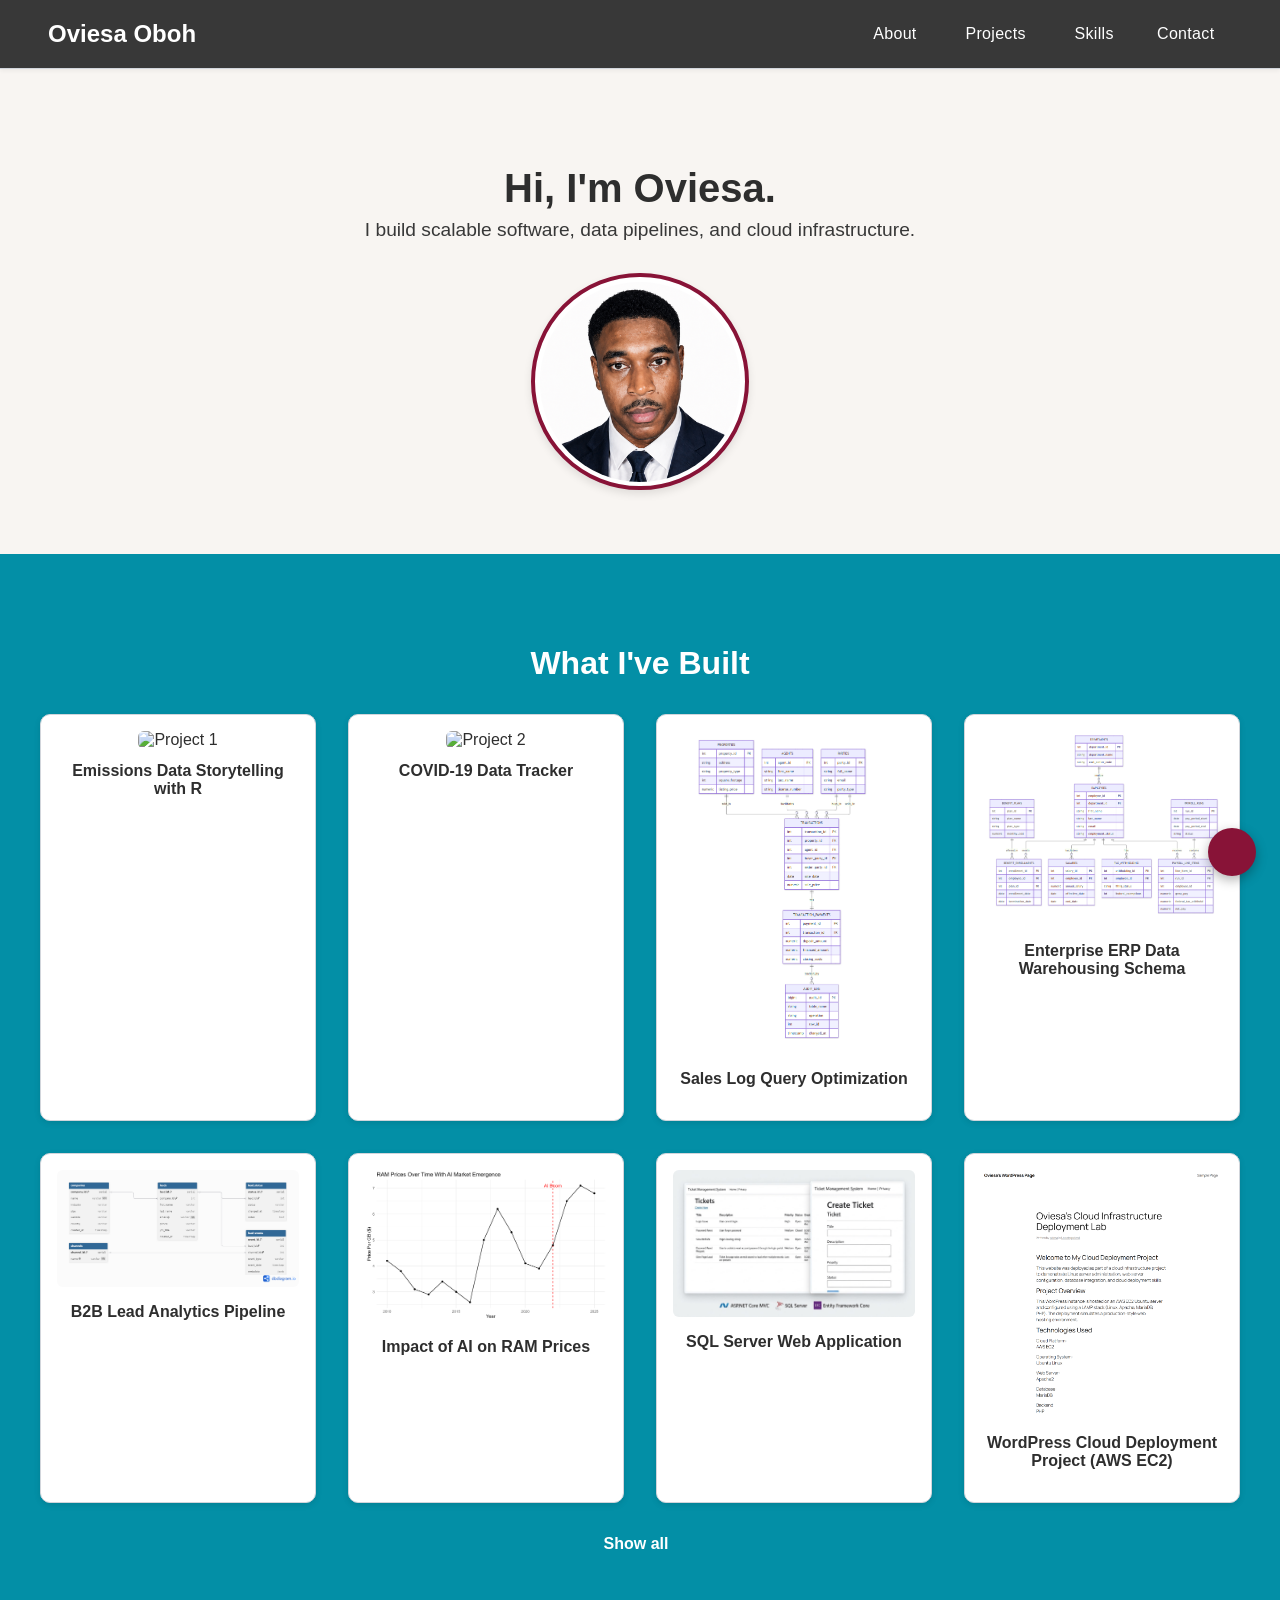
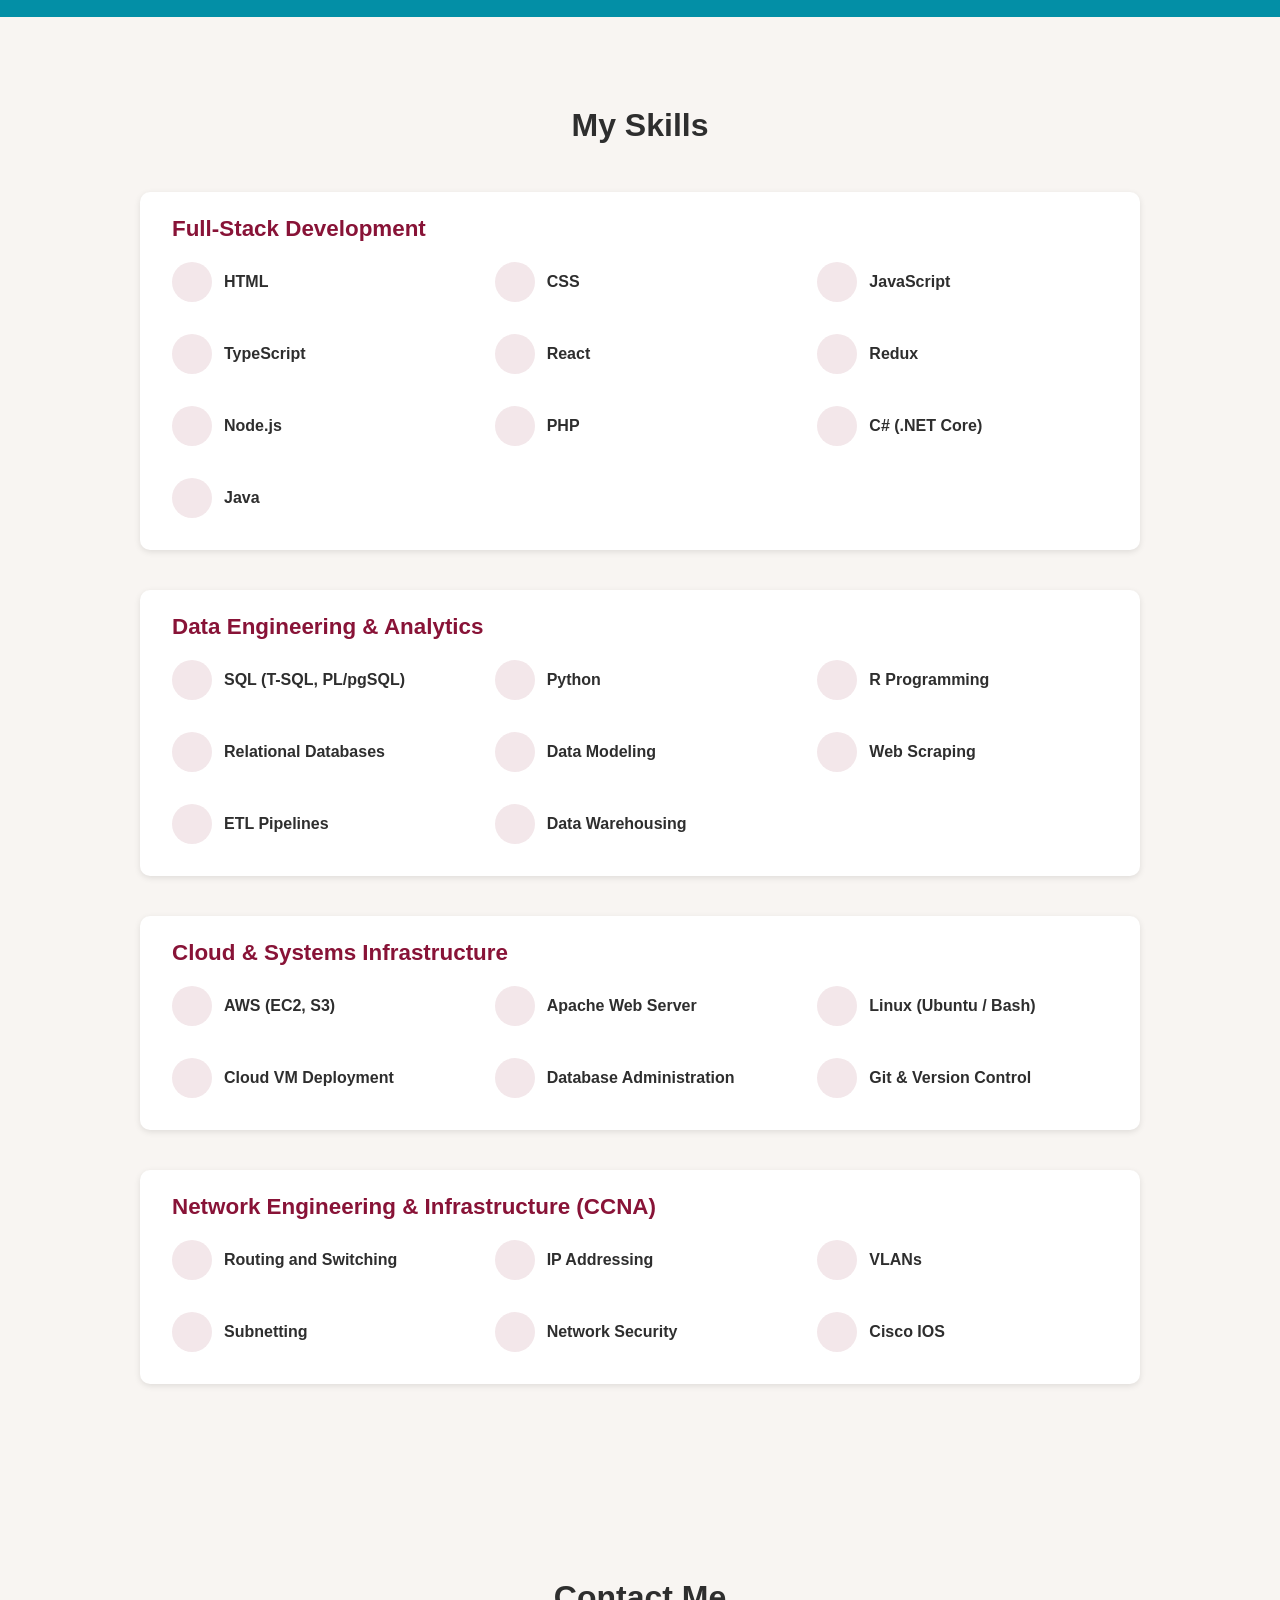
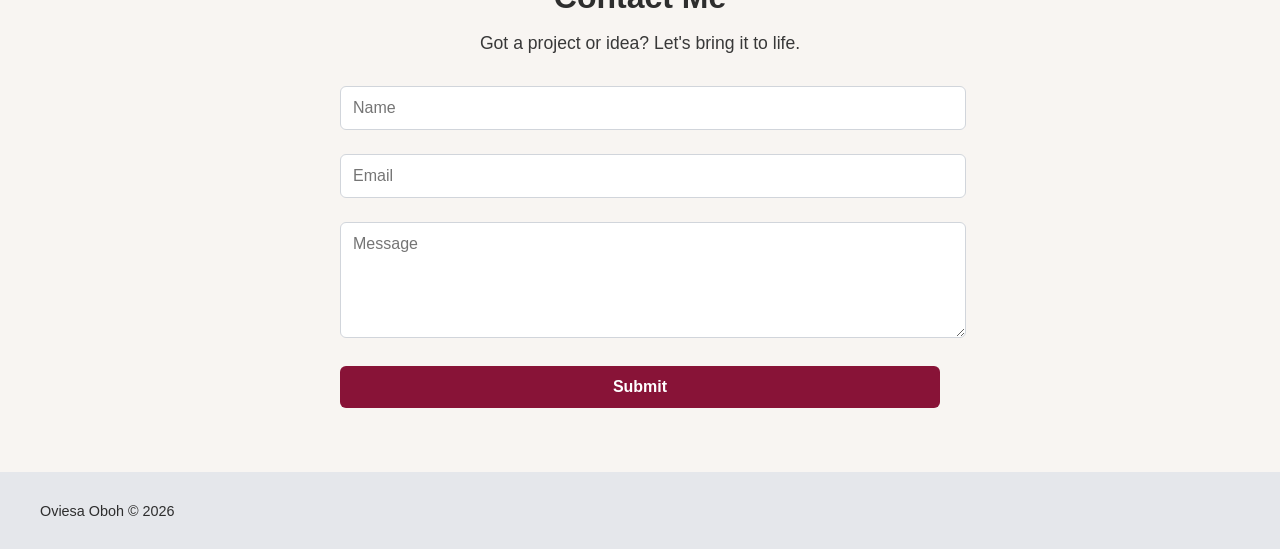
==== index.html @ 302cd808 "Fix HTML encoding issues in index.html" ====
<!DOCTYPE html>
<html lang="en">
<head>
  <meta charset="UTF-8" />
  <meta name="viewport" content="width=device-width, initial-scale=1.0"/>
  <title>Oviesa Oboh</title>
  <link rel="icon" type="image/png" href="images/ovi-blue-red.jpg" />
  <link rel="stylesheet" href="index.css" />
  <script src="https://cdnjs.cloudflare.com/ajax/libs/font-awesome/6.4.2/js/all.min.js"></script>
</head>
<body>
<nav id="navbar">
  <div class="nav-content">
    <div class="logo">
      <a href="#welcome-section" class="logo-text">Oviesa Oboh</a>
    </div>
    <ul class="nav-links">
      <li class="about-dropdown">
        <a href="#" class="about-dropdown-btn">About <i class="fas fa-caret-down"></i></a>
        <ul class="dropdown-content">
          <li><a href="#">Who I Am</a></li>
          <li><a href="#">What I Can Do</a></li>
        </ul>
      </li>
      <li class="about-dropdown">
        <a href="#" class="about-dropdown-btn">Projects <i class="fas fa-caret-down"></i></a>
        <ul class="dropdown-content">
          <li><a href="projects.html">Software</a></li>
          <li><span class="disabled">Hardware <span class="coming-soon">(Coming Soon)</span></span></li>
        </ul>
      </li>
      <li><a href="#skills">Skills</a></li>
      <li><a href="#contact">Contact</a></li>
    </ul>
  </div>
</nav>

  <section id="welcome-section">
    <div class="welcome-content">
      <h1>Hi, I'm Oviesa.</h1>
      <p>I build scalable software, data pipelines, and cloud infrastructure.</p>
      <div class="profile-box">
        <img src="images/Job application profile picture.png" alt="Oviesa Oboh" class="dp">
      </div>
    </div>
  </section>

  <section id="projects">
    <h2 class="projects-header">What I've Built</h2>
    <div class="projects-grid">
      <a href="https://github.com/oviesao/r-data-viz-project" target="_blank" class="project-tile">
        <img src="images/emissions_plot.png" alt="Project 1">
        <p class="project-title">Emissions Data Storytelling with R</p>
      </a>
      <a href="https://github.com/oviesao/covid-19-data-tracker" target="_blank" class="project-tile">
        <img src="images/top_10_confirmed.png" alt="Project 2">
        <p class="project-title">COVID-19 Data Tracker</p>
      </a>
      <a href="https://github.com/oviesa/sales-log-query-optimization" target="_blank" class="project-tile">
        <img src="images/Entity Relationship Diagram.PNG" alt="Project 3">
        <p class="project-title">Sales Log Query Optimization</p>
      </a>
      <a href="https://github.com/oviesa/erp-data-warehousing-schema" target="_blank" class="project-tile">
        <img src="images/erp_entity_relationship_diagram.PNG" alt="Project 4">
        <p class="project-title">Enterprise ERP Data Warehousing Schema</p>
      </a>
      <a href="https://github.com/oviesa/b2b-lead-analytics-pipeline" target="_blank" class="project-tile">
        <img src="images/b2b_lead_pipeline_schema.png" alt="Project 5">
        <p class="project-title">B2B Lead Analytics Pipeline</p>
      </a>
      <a href="https://github.com/oviesa/impact-of-ai-on-ram-prices" target="_blank" class="project-tile">
        <img src="images/ram_price_trend.png" alt="Project 6">
        <p class="project-title">Impact of AI on RAM Prices</p>
      </a>
      <a href="https://github.com/oviesa/sql-server-web-app" target="_blank" class="project-tile">
        <img src="images/crud_display.png" alt="Project 7">
        <p class="project-title">SQL Server Web Application</p>
      </a>
      <a href="" target="_blank" class="project-tile">
        <img src="images/aws_deployment.png" alt="Project 8">
        <p class="project-title">WordPress Cloud Deployment Project (AWS EC2)</p>
      </a>
    </div>
    <a href="projects.html" class="show-all">Show all <i class="fas fa-chevron-right"></i></a>
  </section>

  <section id="skills">
    <div class="skills-container">
      <h2 class="skills-header">My Skills</h2>
      
      <div class="skill-category">
        <h3><i class="fas fa-desktop"></i> Full-Stack Development</h3>
        <ul class="skills-list">
          <li><span class="skill-icon"><i class="fab fa-html5"></i></span> <span class="skill-name">HTML</span></li>
          <li><span class="skill-icon"><i class="fab fa-css3-alt"></i></span> <span class="skill-name">CSS</span></li>
          <li><span class="skill-icon"><i class="fab fa-js"></i></span> <span class="skill-name">JavaScript</span></li>
          <li><span class="skill-icon"><i class="fab fa-typescript"></i></span> <span class="skill-name">TypeScript</span></li>
          <li><span class="skill-icon"><i class="fab fa-react"></i></span> <span class="skill-name">React</span></li>
          <li><span class="skill-icon"><i class="fa-solid fa-code"></i></span> <span class="skill-name">Redux</span></li>
          <li><span class="skill-icon"><i class="fab fa-node-js"></i></span> <span class="skill-name">Node.js</span></li>
          <li><span class="skill-icon"><i class="fab fa-php"></i></span> <span class="skill-name">PHP</span></li>
          <li><span class="skill-icon"><i class="fa-solid fa-code"></i></span> <span class="skill-name">C# (.NET Core)</span></li>
          <li><span class="skill-icon"><i class="fab fa-java"></i></span> <span class="skill-name">Java</span></li>
        </ul>
      </div>
      
      <div class="skill-category">
        <h3><i class="fas fa-tools"></i> Data Engineering & Analytics</h3>
        <ul class="skills-list">
          <li><span class="skill-icon"><i class="fas fa-database"></i></span> <span class="skill-name">SQL (T-SQL, PL/pgSQL)</span></li>
          <li><span class="skill-icon"><i class="fab fa-python"></i></span> <span class="skill-name">Python</span></li>
          <li><span class="skill-icon"><i class="fa-solid fa-r"></i></span> <span class="skill-name">R Programming</span></li>
          <li><span class="skill-icon"><i class="fas fa-server"></i></span> <span class="skill-name">Relational Databases</span></li>
          <li><span class="skill-icon"><i class="fas fa-project-diagram"></i></span> <span class="skill-name">Data Modeling</span></li>
          <li><span class="skill-icon"><i class="fas fa-spider"></i></span> <span class="skill-name">Web Scraping</span></li>
          <li><span class="skill-icon"><i class="fas fa-stream"></i></span> <span class="skill-name">ETL Pipelines</span></li>
          <li><span class="skill-icon"><i class="fas fa-warehouse"></i></span> <span class="skill-name">Data Warehousing</span></li>
        </ul>
      </div>

      <div class="skill-category">
        <h3><i class="fas fa-cloud"></i> Cloud & Systems Infrastructure</h3>
        <ul class="skills-list">
          <li><span class="skill-icon"><i class="fab fa-aws"></i></span> <span class="skill-name">AWS (EC2, S3)</span></li>
          <li><span class="skill-icon"><i class="fas fa-server"></i></span> <span class="skill-name">Apache Web Server</span></li>
          <li><span class="skill-icon"><i class="fab fa-linux"></i></span> <span class="skill-name">Linux (Ubuntu / Bash)</span></li>
          <li><span class="skill-icon"><i class="fas fa-network-wired"></i></span> <span class="skill-name">Cloud VM Deployment</span></li>
          <li><span class="skill-icon"><i class="fas fa-database"></i></span> <span class="skill-name">Database Administration</span></li>
          <li><span class="skill-icon"><i class="fab fa-git-alt"></i></span> <span class="skill-name">Git & Version Control</span></li>
        </ul>
      </div>

      <div class="skill-category">
        <h3><i class="fas fa-network-wired"></i> Network Engineering & Infrastructure (CCNA)</h3>
        <ul class="skills-list">
          <li><span class="skill-icon"><i class="fas fa-random"></i></span> <span class="skill-name">Routing and Switching</span></li>
          <li><span class="skill-icon"><i class="fas fa-network-wired"></i></span> <span class="skill-name">IP Addressing</span></li>
          <li><span class="skill-icon"><i class="fas fa-sitemap"></i></span> <span class="skill-name">VLANs</span></li>
          <li><span class="skill-icon"><i class="fas fa-calculator"></i></span> <span class="skill-name">Subnetting</span></li>
          <li><span class="skill-icon"><i class="fas fa-shield-alt"></i></span> <span class="skill-name">Network Security</span></li>
          <li><span class="skill-icon"><i class="fas fa-terminal"></i></span> <span class="skill-name">Cisco IOS</span></li>
        </ul>
      </div>
      <!--
      <div class="skill-category">
        <h3><i class="fas fa-brain"></i> Applied AI, Automation & Robotics</h3>
        <ul class="skills-list">
          <li><span class="skill-icon"><i class="fas fa-robot"></i></span> <span class="skill-name">Machine Learning Foundations</span></li>
          <li><span class="skill-icon"><i class="fas fa-eye"></i></span> <span class="skill-name">OpenCV</span></li>
          <li><span class="skill-icon"><i class="fas fa-cogs"></i></span> <span class="skill-name">Automation Workflows</span></li>
          <li><span class="skill-icon"><i class="fab fa-python"></i></span> <span class="skill-name">Python</span></li>
          <li><span class="skill-icon"><i class="fas fa-microchip"></i></span> <span class="skill-name">Distributed Systems</span></li>
          <li><span class="skill-icon"><i class="fas fa-dharmachakra"></i></span> <span class="skill-name">ROS 2 & Gazebo Simulation</span></li>
          <li><span class="skill-icon"><i class="fa-solid fa-code"></i></span> <span class="skill-name">C++ Foundations</span></li>
        </ul>
      </div>
      -->
    </div>
  </section>
  <section id="contact">
    <div class="contact-header">
      <h2>Contact Me</h2>
      <p>Got a project or idea? Let's bring it to life.</p>
    </div>
    <div class="contact-form-container">
      <form action="mailto:oviesao@icloud.com" method="post" enctype="text/plain">
        <div class="form-group">
          <input type="text" id="name" name="name" placeholder="Name" required>
        </div>
        <div class="form-group">
          <input type="email" id="email" name="email" placeholder="Email" required>
        </div>
        <div class="form-group">
          <textarea id="message" name="message" placeholder="Message" rows="5" required></textarea>
        </div>
        <button type="submit" class="submit-btn">Submit</button>
      </form>
    </div>
  </section>

  <footer>
    <div class="footer-content">
      <div class="copyright">
        <p>Oviesa Oboh &copy; <span id="copyright-year"></span></p>
      </div>
      <div class="footer-social">
        <a href="https://www.linkedin.com/in/oviesa/" target="_blank" class="social-link">
          <i class="fab fa-linkedin"></i>
        </a>
        <a id="profile-link" href="https://github.com/oviesa" target="_blank" class="social-link">
          <i class="fab fa-github"></i>
        </a>
        <a href="https://codepen.io/oviesao" target="_blank" class="social-link">
            <i class="fab fa-codepen"></i>
        </a>
        <a href="https://instagram.com/oviesa.o" target="_blank" class="social-link">
          <i class="fab fa-instagram"></i>
        </a>
        <a href="https://t.me/oviesao/" target="_blank" class="social-link">
          <i class="fab fa-telegram"></i>
        </a>
        <a href="https://upwork.com/oviesao/" target="_blank" class="social-link">
          <i class="fa-brands fa-square-upwork"></i>
        </a>
      </div>
    </div>
  </footer>

  <button class="theme-toggle" id="theme-toggle" type="button" aria-label="Switch to dark mode" title="Switch to dark mode">
    <i class="fas fa-moon" aria-hidden="true"></i>
  </button>

  <script src="script.js"></script>
</body>
</html>
---- index.css ----
:root {
    --bg-color: #F8F5F2; /* Soft Ivory */
    --text-color: #2E2E2E; /* Dark Slate */
    --accent-color: #881337; /* Deep Burgundy */
    --secondary-color: #383838; /* Charcoal Gray */
    --card-bg: #ffffff;
    --border-color: #d1d5db;
    --footer-bg: #e5e7eb;
    --input-focus: rgba(136, 19, 55, 0.2);
    --projects-bg: #038FA6; /* Warm Beige */
  }
  
  body.dark-mode {
    --bg-color: #121212;
    --text-color: #f1f5f9;
    --accent-color: #dc2626;
    --secondary-color: #9ca3af;
    --card-bg: #1f2937;
    --border-color: #374151;
    --footer-bg: #111827;
    --input-focus: rgba(220, 38, 38, 0.3);
    --projects-bg: #1f2937;
  }
  
  body {
    margin: 0;
    font-family: 'Segoe UI', Tahoma, Geneva, Verdana, sans-serif;
    background-color: var(--bg-color);
    color: var(--text-color);
    transition: background-color 0.3s ease, color 0.3s ease;
  }
  
  /* Navbar */
  #navbar {
    background-color: var(--secondary-color);
    border-bottom: 1px solid var(--border-color);
    padding: 1rem;
    position: sticky;
    top: 0;
    z-index: 100;
    box-shadow: 0 2px 4px rgba(0, 0, 0, 0.05);
  }
  
  .nav-content {
    display: flex;
    justify-content: space-between;
    align-items: center;
    width: 100%;
    padding: 0 2rem;
    box-sizing: border-box;
  }
  
  .logo .logo-text {
    color: white;
    font-size: 1.5rem;
    font-weight: bold;
    text-decoration: none;
    transition: color 0.2s ease;
  }
  
  .logo .logo-text:hover {
    color: var(--accent-color);
  }
  
  .nav-links {
    list-style: none;
    display: flex;
    align-items: center;
    gap: 0.5rem;
    margin: 0;
    padding: 0;
  }
  
  .nav-links > li > a {
    display: inline-flex;
    align-items: center;
    gap: 0.35rem;
    padding: 0.55rem 1.1rem;
    border-radius: 999px;
    text-decoration: none;
    color: white;
    font-weight: 500;
    letter-spacing: 0.02em;
    transition: background-color 0.2s ease, color 0.2s ease;
  }
  
  .nav-links > li > a:hover,
  .about-dropdown:hover > .about-dropdown-btn {
    background-color: rgba(255, 255, 255, 0.14);
    color: white;
  }
  
  /* Dropdown styles */
  .about-dropdown {
    position: relative;
    padding: 0.5rem 0;      /* keeps hover alive while moving to the menu */
    margin: -0.5rem 0;
  }
  
  .about-dropdown-btn {
    cursor: pointer;
  }
  
  .dropdown-content {
    display: none;
    position: absolute;
    top: calc(100% - 0.25rem);
    left: 0;
    background-color: var(--card-bg);
    min-width: 200px;
    padding: 0.5rem;
    border-radius: 6px;
    box-shadow: 0 4px 6px rgba(0, 0, 0, 0.1);
    z-index: 100;
    border: 1px solid var(--border-color);
    list-style: none;
    margin: 0;
  }
  
  .about-dropdown:hover .dropdown-content {
    display: block;
  }
  
  .dropdown-content li {
    margin: 0;
  }
  
  /* .nav-links prefix beats the white nav link colour so the text is readable */
  .nav-links .dropdown-content a {
    display: block;
    padding: 0.55rem 1rem;
    border-radius: 6px;
    color: var(--text-color);
    font-family: 'Segoe UI', Tahoma, Geneva, Verdana, sans-serif;
    font-weight: 400;
    text-decoration: none;
    transition: background-color 0.2s ease, color 0.2s ease, padding-left 0.2s ease;
  }
  
  .nav-links .dropdown-content a:hover {
    background-color: var(--bg-color);
    color: var(--accent-color);
    font-family: Georgia, 'Times New Roman', serif;
    font-style: italic;
    font-weight: 600;
    padding-left: 1.25rem;
  }
  
  /* Disabled hardware section */
  .dropdown-content .disabled {
    color: var(--text-color);
    cursor: not-allowed;
    opacity: 0.55;
    padding: 0.55rem 1rem;
    display: block;
  }
  
  .coming-soon {
    font-size: 0.7rem;
    font-style: italic;
    margin-left: 0.5rem;
    color: inherit;
  }
  
  /* Theme toggle button: floating, bottom-right */
  .theme-toggle {
    position: fixed;
    right: 1.5rem;
    bottom: 1.5rem;
    z-index: 200;
    width: 3rem;
    height: 3rem;
    display: flex;
    align-items: center;
    justify-content: center;
    border: none;
    border-radius: 50%;
    background-color: var(--accent-color);
    color: white;
    font-size: 1.2rem;
    cursor: pointer;
    box-shadow: 0 4px 12px rgba(0, 0, 0, 0.3);
    transition: transform 0.2s ease, background-color 0.3s ease;
  }
  
  .theme-toggle:hover {
    transform: scale(1.1);
  }
  
  .theme-toggle:focus-visible {
    outline: 3px solid var(--input-focus);
    outline-offset: 3px;
  }
  
  /* Welcome Section */
  #welcome-section {
    text-align: center;
    padding: 4rem 1rem;
    background-color: var(--bg-color);
    position: relative;
  }
  
  .welcome-content h1 {
    font-size: 2.5rem;
    margin-bottom: 0.5rem;
    color: var(--text-color);
  }
  
  .welcome-content p {
    font-size: 1.2rem;
    max-width: 600px;
    margin: 0 auto;
    color: var(--secondary-color);
  }
  
  /* Profile Picture Box */
  /* Profile Picture Box */
  .profile-box {
    margin-top: 2rem;
    padding: 0.3rem;
    border: 4px solid var(--accent-color);
    border-radius: 50%; /* Makes the container circular */
    background-color: var(--card-bg);
    width: 200px;        /* Fixed width to ensure a perfect square/circle */
    height: 200px;       /* Fixed height matching width */
    margin-left: auto;
    margin-right: auto;
    box-shadow: 0 4px 8px rgba(0, 0, 0, 0.1);
    overflow: hidden;    /* Clips anything outside the circle */
  }
  
  .dp {
    width: 100%;
    height: 100%;
    object-fit: cover;   /* Ensures the image fills the circle nicely without distortion */
    border-radius: 50%;  /* Makes the image itself circular */
    display: block;
    object-position: 50% 20%;
  }
  

  /* Projects */
  #projects {
    padding: 4rem 1rem;
    text-align: center;
    background-color: var(--projects-bg);
  }
  
  .projects-header {
    font-size: 2rem;
    margin-bottom: 2rem;
    color: white;
  }
  
  .projects-grid {
    display: grid;
    grid-template-columns: repeat(auto-fit, minmax(250px, 1fr));
    gap: 2rem;
    max-width: 1200px;
    margin: 0 auto;
  }
  
  .project-tile {
    background-color: var(--card-bg);
    padding: 1rem;
    border-radius: 10px;
    text-decoration: none;
    color: var(--text-color);
    box-shadow: 0 2px 6px rgba(0, 0, 0, 0.1);
    transition: transform 0.2s ease, box-shadow 0.2s ease;
    border: 1px solid var(--border-color);
  }
  
  .project-tile:hover {
    transform: translateY(-5px);
    box-shadow: 0 5px 15px rgba(0, 0, 0, 0.1);
  }
  
  .project-tile img {
    width: 100%;
    border-radius: 6px;
  }
  
  .project-title {
    margin-top: 0.8rem;
    font-weight: bold;
    color: var(--text-color);
  }
  
  .project-tile:hover .project-title {
    color: var(--accent-color);
  }
  
  /* Expanded projects page styles */
  .expanded-projects .projects-grid {
    grid-template-columns: repeat(auto-fit, minmax(300px, 1fr));
    gap: 2.5rem;
  }
  
  .project-description {
    font-size: 0.9rem;
    color: var(--secondary-color);
    margin-top: 0.5rem;
    flex-grow: 1;
  }
  
  .project-tech {
    font-size: 0.8rem;
    color: var(--accent-color);
    margin-top: 0.5rem;
    font-weight: 500;
  }
  
  /* Show All Link */
  .show-all {
    display: inline-block;
    margin-top: 2rem;
    color: white;
    font-weight: 600;
    text-decoration: none;
    transition: color 0.2s ease;
  }
  
  .show-all:hover {
    color: var(--accent-color);
  }
  
  .show-all i {
    margin-left: 0.5rem;
  }
  
  /* Skills Section */
  #skills {
    padding: 4rem 1rem;
    background-color: var(--bg-color);
  }
  
  .skills-container {
    max-width: 1000px;
    margin: 0 auto;
  }
  
  .skills-header {
    font-size: 2rem;
    text-align: center;
    margin-bottom: 3rem;
    color: var(--text-color);
  }
  
  .skill-category {
    margin-bottom: 2.5rem;
    padding: 1.5rem;
    background-color: var(--card-bg);
    border-radius: 10px;
    box-shadow: 0 2px 6px rgba(0, 0, 0, 0.1);
  }
  
  .skill-category h3 {
    font-size: 1.4rem;
    color: var(--accent-color);
    margin-top: 0;
    margin-bottom: 0.75rem;
    display: flex;
    align-items: center;
    gap: 0.5rem;
  }
  
  .skill-category p {
    color: var(--secondary-color);
    margin-bottom: 1.25rem;
  }
  
  .skills-list {
    list-style: none;
    padding: 0;
    margin: 0;
    display: grid;
    grid-template-columns: repeat(auto-fill, minmax(280px, 1fr));
    gap: 1rem;
  }
  
  .skills-list li {
    display: flex;
    align-items: center;
    padding: 0.5rem;
    border-radius: 6px;
    transition: background-color 0.2s ease;
  }
  
  .skills-list li:hover {
    background-color: var(--bg-color);
  }
  
  .skill-icon {
    display: inline-flex;
    align-items: center;
    justify-content: center;
    width: 2.5rem;
    height: 2.5rem;
    margin-right: 0.75rem;
    font-size: 1.2rem;
    color: var(--accent-color);
    border-radius: 50%;
    background-color: rgba(136, 19, 55, 0.1);
  }
  
  body.dark-mode .skill-icon {
    background-color: rgba(220, 38, 38, 0.15);
  }
  
  .svg-icon-placeholder {
    width: 1.2rem;
    height: 1.2rem;
    background-color: var(--accent-color);
    opacity: 0.7;
    border-radius: 2px;
  }
  
  .skill-name {
    font-weight: 600;
    margin-right: 0.5rem;
  }
  
  /* Contact Section */
  #contact {
    padding: 4rem 1rem;
    text-align: center;
    background-color: var(--bg-color);
  }
  
  .contact-header h2 {
    font-size: 2rem;
    margin-bottom: 0.5rem;
    color: var(--text-color);
  }
  
  .contact-header p {
    font-size: 1.1rem;
    color: var(--secondary-color);
  }
  
  .contact-form-container {
    max-width: 600px;
    margin: 2rem auto 0;
    padding: 0 1rem;
  }
  
  .form-group {
    margin-bottom: 1.5rem;
  }
  
  .form-group input,
  .form-group textarea {
    width: 100%;
    padding: 0.75rem;
    border: 1px solid var(--border-color);
    border-radius: 6px;
    background-color: var(--card-bg);
    color: var(--text-color);
    font-family: inherit;
    font-size: 1rem;
    transition: border-color 0.3s ease, box-shadow 0.3s ease;
  }
  
  .form-group input:focus,
  .form-group textarea:focus {
    outline: none;
    border-color: var(--accent-color);
    box-shadow: 0 0 0 3px var(--input-focus);
  }
  
  .submit-btn {
    background-color: var(--accent-color);
    color: white;
    border: none;
    padding: 0.75rem 1.5rem;
    font-size: 1rem;
    border-radius: 6px;
    cursor: pointer;
    transition: background-color 0.3s ease, transform 0.2s ease;
    width: 100%;
    font-weight: 600;
  }
  
  .submit-btn:hover {
    background-color: var(--secondary-color);
    transform: translateY(-2px);
  }
  
  /* Footer */
  footer {
    padding: 1rem;
    background-color: var(--footer-bg);
    color: var(--text-color);
    position: relative;
  }
  
  .footer-content {
    display: flex;
    justify-content: space-between;
    align-items: center;
    max-width: 1200px;
    margin: 0 auto;
  }
  
  .copyright {
    font-size: 0.9rem;
  }
  
  .footer-social {
    display: flex;
    gap: 1rem;
  }
  
  .social-link {
    color: var(--text-color);
    font-size: 1.2rem;
    transition: color 0.2s ease;
  }
  
  .social-link:hover {
    color: var(--accent-color);
  }
  
  /* Responsive adjustments */
  @media (max-width: 768px) {
    .footer-content {
      flex-direction: column;
      gap: 0.5rem;
    }
    
    .footer-social {
      margin-top: 0.5rem; /* Reduced margin for smaller footer */
    }
    
    .skills-list {
      grid-template-columns: 1fr;
    }
    
    .nav-content {
      padding: 0 1rem;
    }
    
    .nav-links > li > a {
      padding: 0.5rem 0.7rem;
    }
    
    .welcome-content h1 {
      font-size: 2rem;
    }
    
    .welcome-content p {
      font-size: 1rem;
    }
    
    .projects-grid {
      grid-template-columns: 1fr;
    }
    
    .expanded-projects .projects-grid {
      grid-template-columns: 1fr;
    }
    
    .project-tile img {
      height: auto;
    }
    
    /* Mobile dropdown adjustments */
    .dropdown-content {
      position: static;
      box-shadow: none;
      border: none;
      background-color: transparent;
      padding-left: 1rem;
    }
    
    .dropdown-content a {
      padding-left: 0;
    }
  }
  
  @media (max-width: 480px) {
    .nav-content {
      flex-direction: column;
      gap: 1rem;
    }
    
    .nav-links {
      justify-content: center;
      flex-wrap: wrap;
      gap: 0.25rem;
    }
    
    .dp {
      max-width: 200px;
    }
    
    .projects-header, .skills-header, .contact-header h2 {
      font-size: 1.75rem;
    }
  }
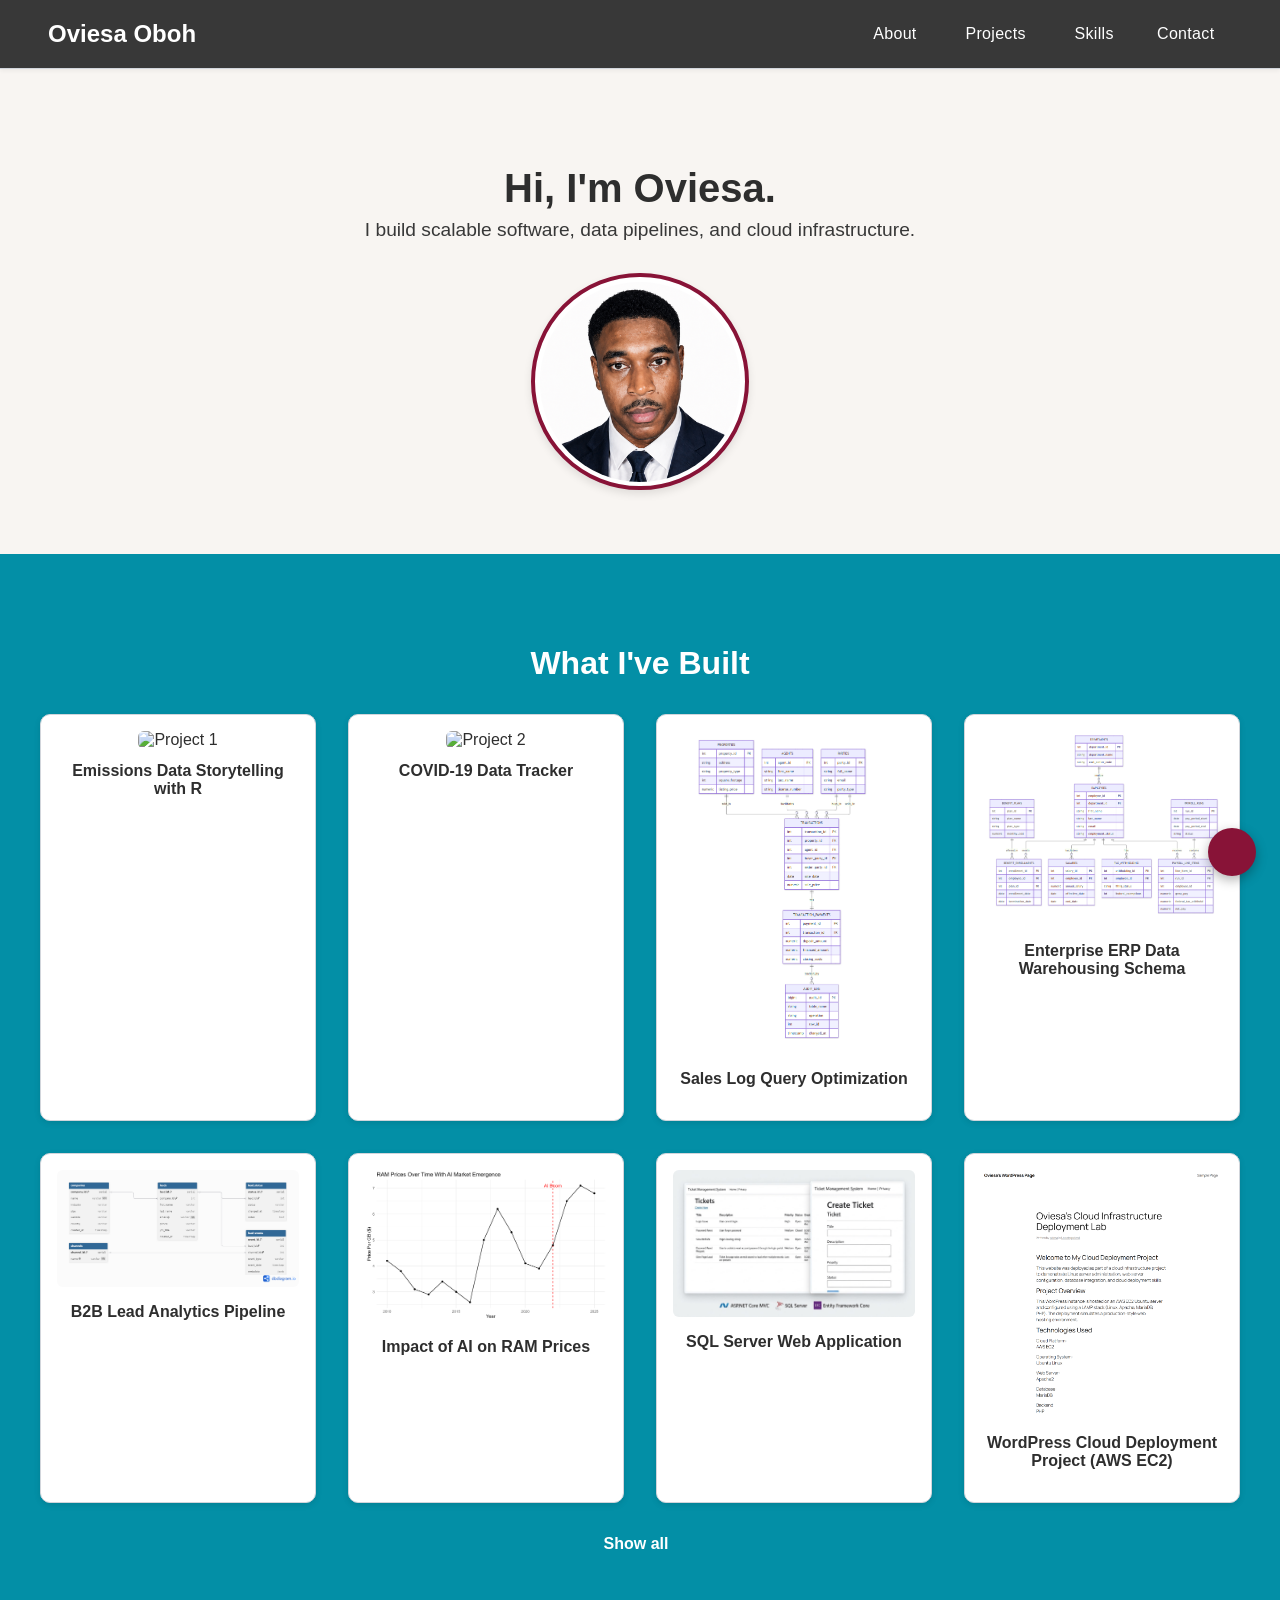
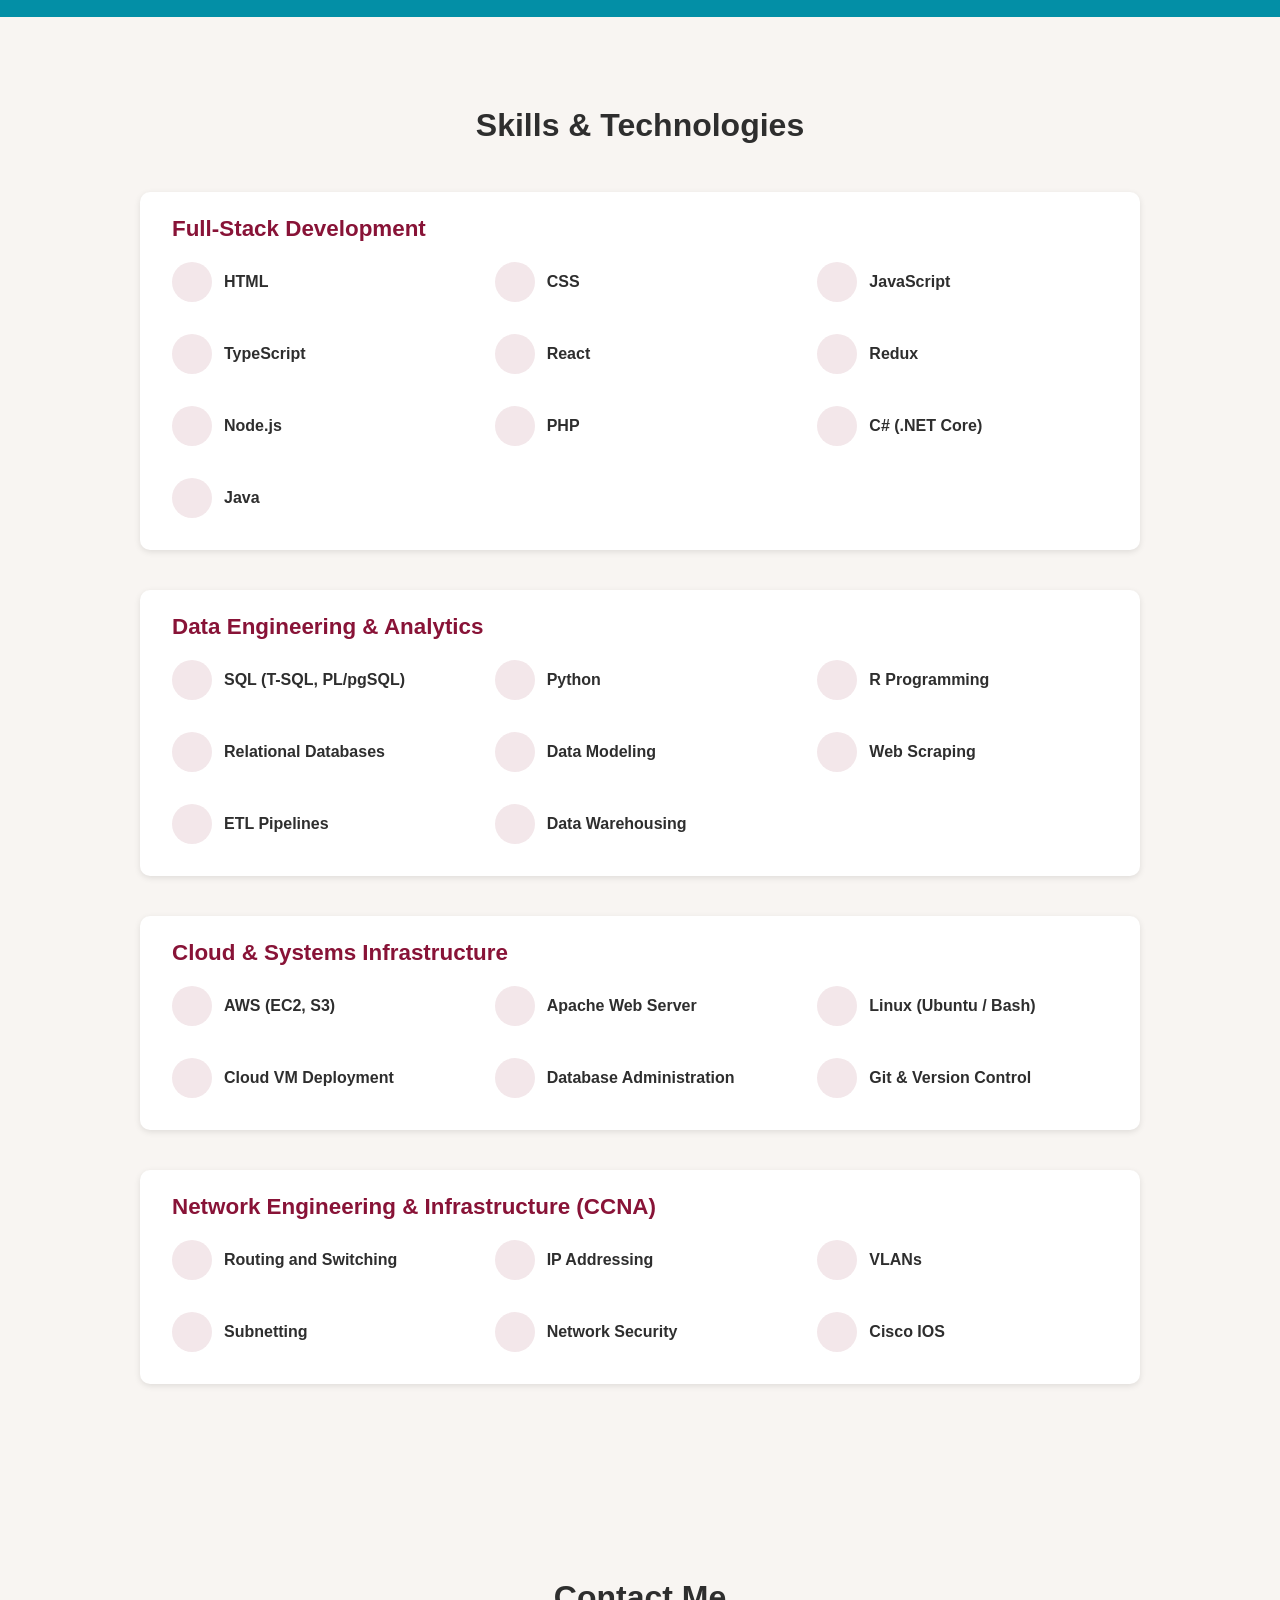
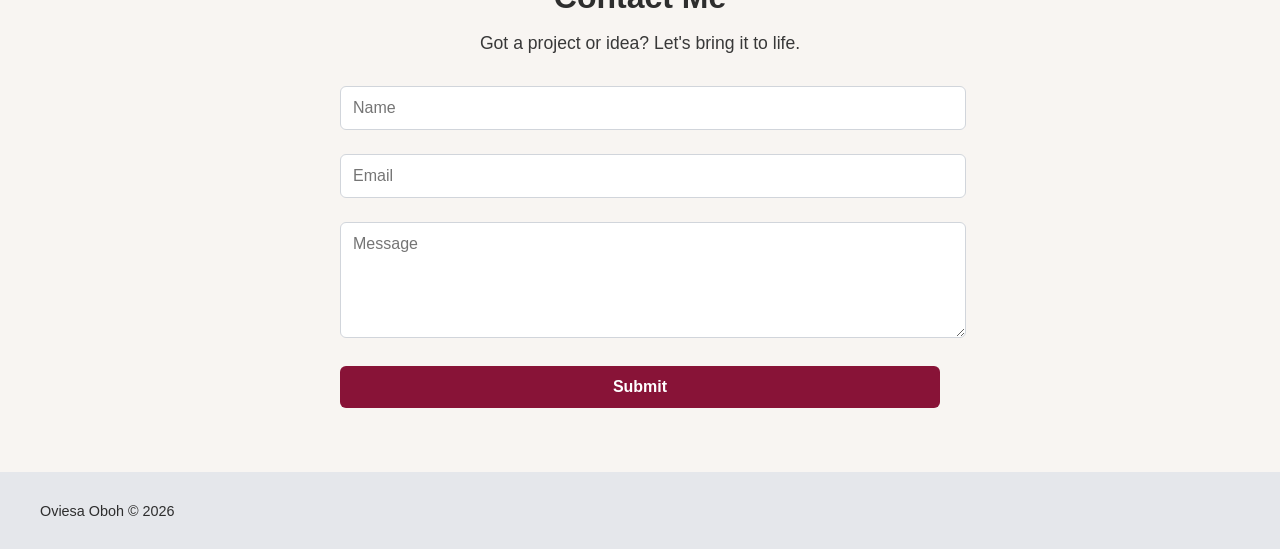
==== commit d6ff4037: "Update index.html" ====
--- a/index.html
+++ b/index.html
@@ -86,7 +86,7 @@
 
   <section id="skills">
     <div class="skills-container">
-      <h2 class="skills-header">My Skills</h2>
+      <h2 class="skills-header">Skills & Technologies</h2>
       
       <div class="skill-category">
         <h3><i class="fas fa-desktop"></i> Full-Stack Development</h3>
@@ -190,9 +190,6 @@
         <a id="profile-link" href="https://github.com/oviesa" target="_blank" class="social-link">
           <i class="fab fa-github"></i>
         </a>
-        <a href="https://codepen.io/oviesao" target="_blank" class="social-link">
-            <i class="fab fa-codepen"></i>
-        </a>
         <a href="https://instagram.com/oviesa.o" target="_blank" class="social-link">
           <i class="fab fa-instagram"></i>
         </a>
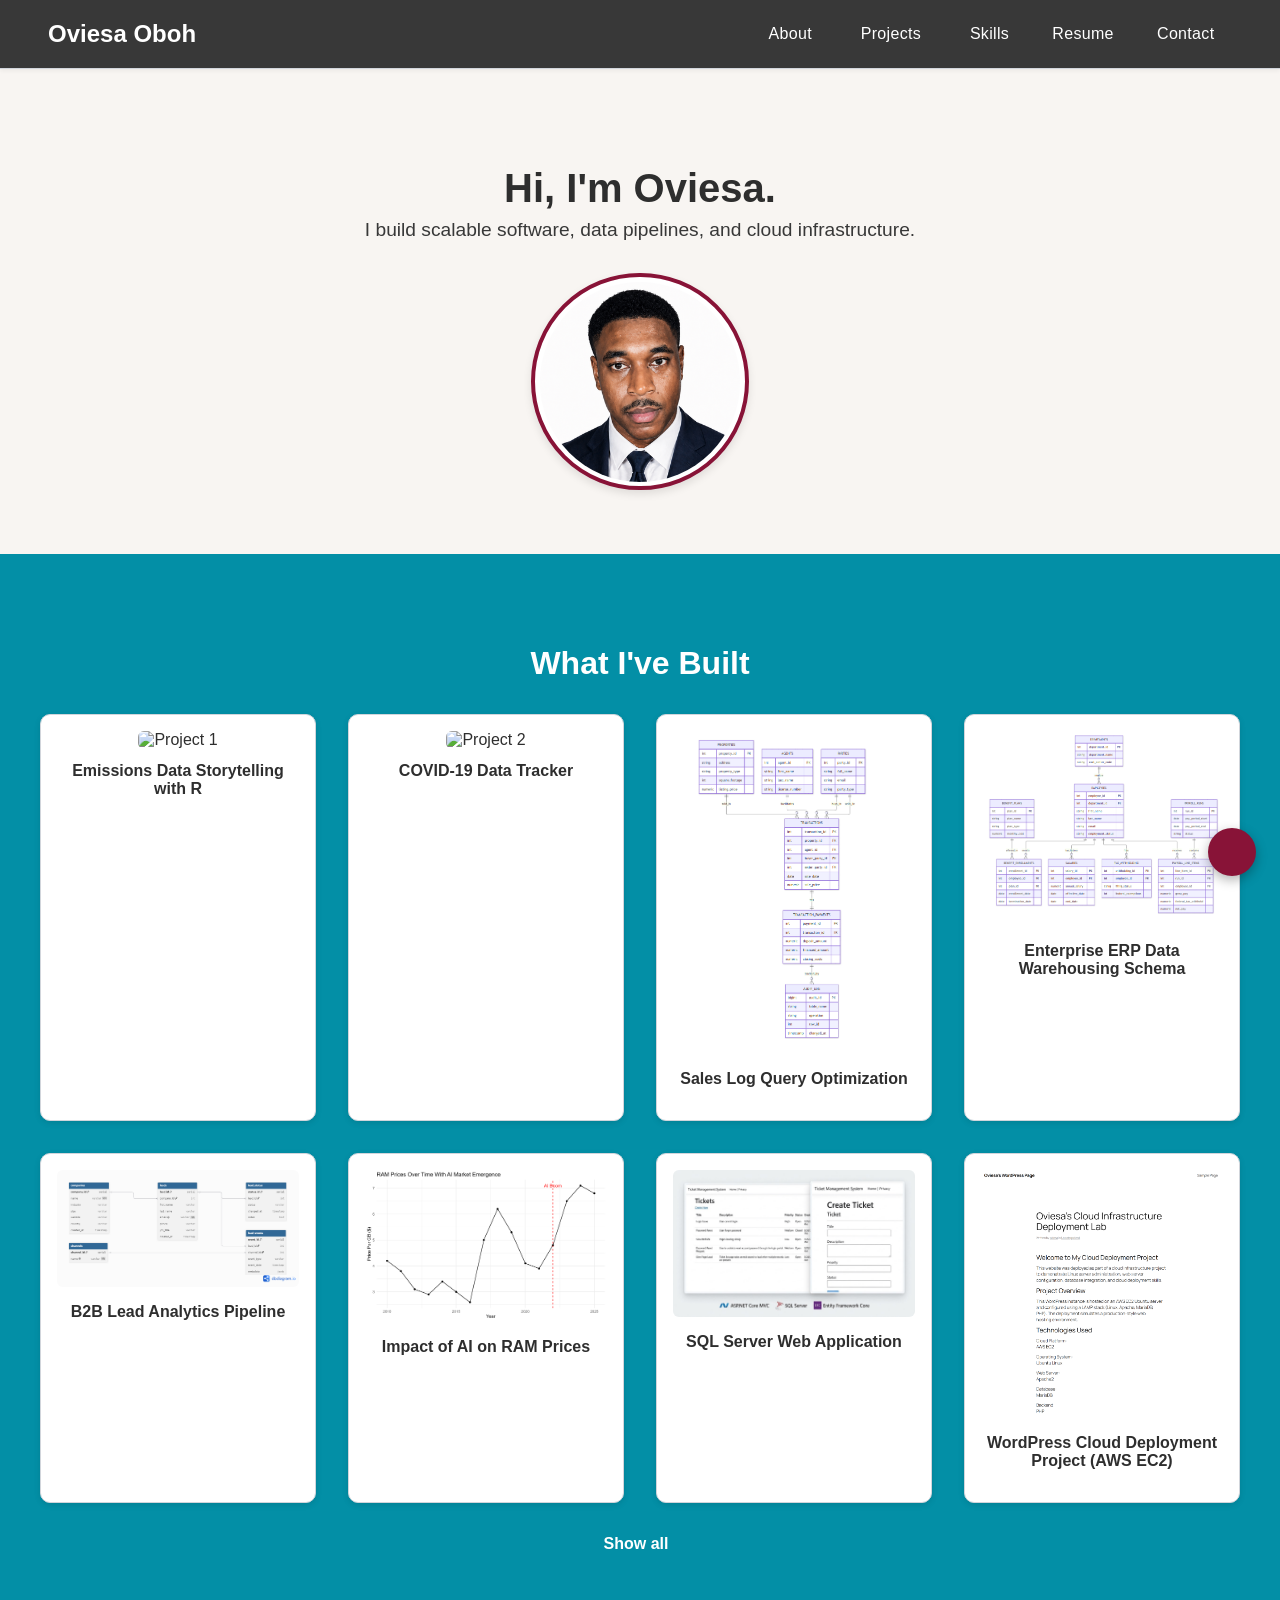
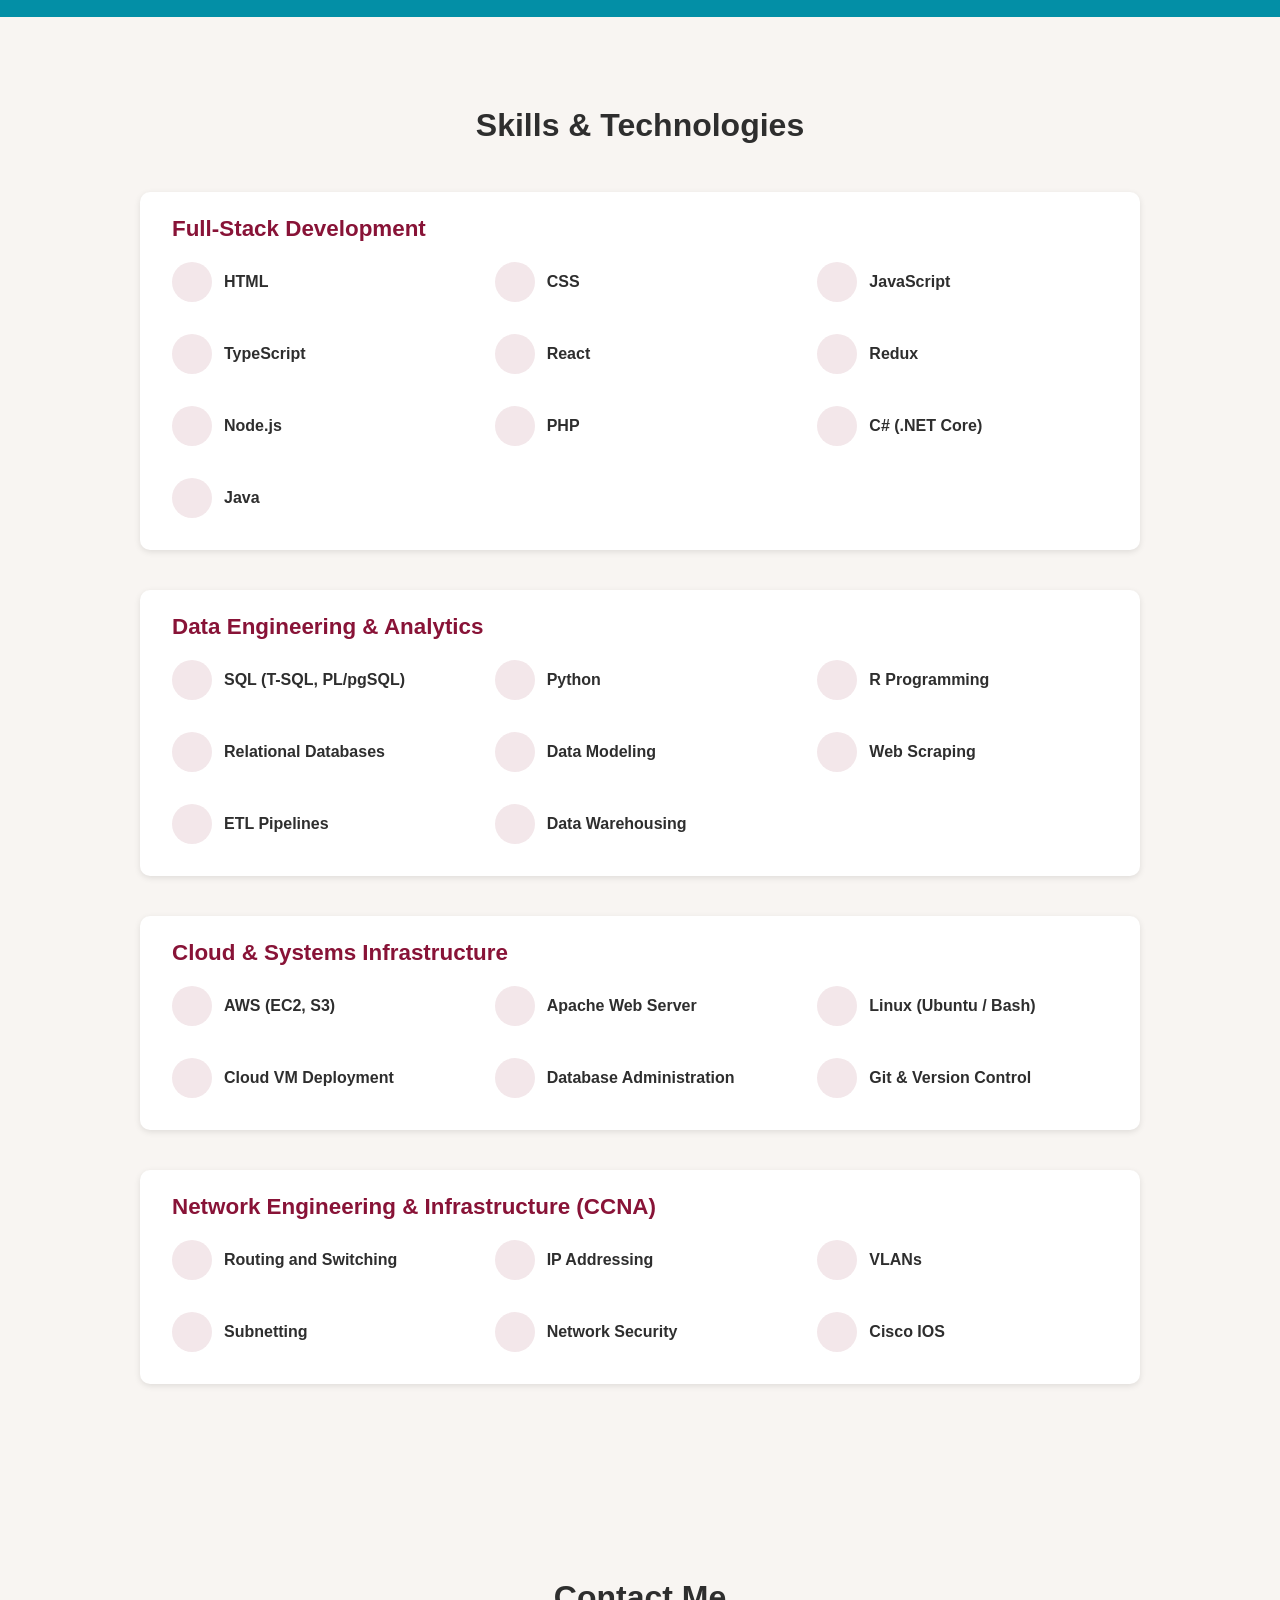
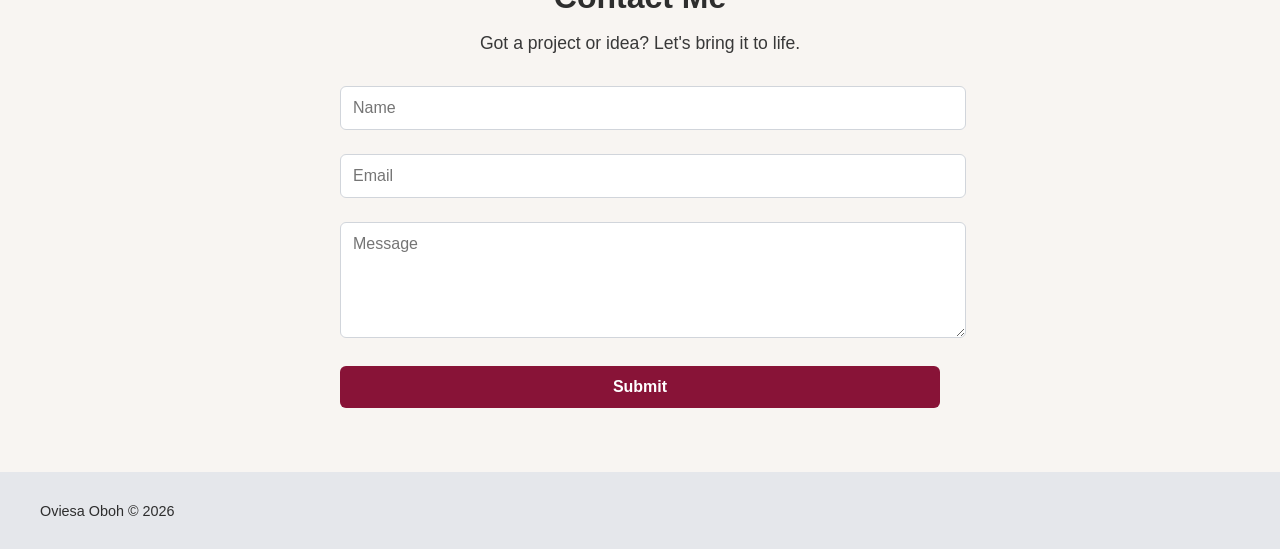
==== commit c8fe40d4: "Fix HTML formatting and add resume link" ====
--- a/index.html
+++ b/index.html
@@ -6,7 +6,7 @@
   <title>Oviesa Oboh</title>
   <link rel="icon" type="image/png" href="images/ovi-blue-red.jpg" />
   <link rel="stylesheet" href="index.css" />
-  <script src="https://cdnjs.cloudflare.com/ajax/libs/font-awesome/6.4.2/js/all.min.js"></script>
+  <script src="https://cdnjs.cloudflare.com/ajax/libs/font-awesome/7.3.1/js/all.min.js"></script>
 </head>
 <body>
 <nav id="navbar">
@@ -30,6 +30,7 @@
         </ul>
       </li>
       <li><a href="#skills">Skills</a></li>
+      <li><a href="assets/Full-Stack%20%26%20Systems%20Engineer%20Resume.pdf" download="Oviesa-Oboh-Resume.pdf">Resume</a></li>
       <li><a href="#contact">Contact</a></li>
     </ul>
   </div>
@@ -76,7 +77,7 @@
         <img src="images/crud_display.png" alt="Project 7">
         <p class="project-title">SQL Server Web Application</p>
       </a>
-      <a href="" target="_blank" class="project-tile">
+      <a href="https://github.com/oviesa/wordpress-aws-deployment" target="_blank" class="project-tile">
         <img src="images/aws_deployment.png" alt="Project 8">
         <p class="project-title">WordPress Cloud Deployment Project (AWS EC2)</p>
       </a>
@@ -94,12 +95,12 @@
           <li><span class="skill-icon"><i class="fab fa-html5"></i></span> <span class="skill-name">HTML</span></li>
           <li><span class="skill-icon"><i class="fab fa-css3-alt"></i></span> <span class="skill-name">CSS</span></li>
           <li><span class="skill-icon"><i class="fab fa-js"></i></span> <span class="skill-name">JavaScript</span></li>
-          <li><span class="skill-icon"><i class="fab fa-typescript"></i></span> <span class="skill-name">TypeScript</span></li>
+          <li><span class="skill-icon"><i class="fa-solid fa-code"></i></span> <span class="skill-name">TypeScript</span></li>
           <li><span class="skill-icon"><i class="fab fa-react"></i></span> <span class="skill-name">React</span></li>
           <li><span class="skill-icon"><i class="fa-solid fa-code"></i></span> <span class="skill-name">Redux</span></li>
           <li><span class="skill-icon"><i class="fab fa-node-js"></i></span> <span class="skill-name">Node.js</span></li>
           <li><span class="skill-icon"><i class="fab fa-php"></i></span> <span class="skill-name">PHP</span></li>
-          <li><span class="skill-icon"><i class="fa-solid fa-code"></i></span> <span class="skill-name">C# (.NET Core)</span></li>
+          <li><span class="skill-icon"><i class="fa-solid fa-hashtag"></i></span> <span class="skill-name">C# (.NET Core)</span></li>
           <li><span class="skill-icon"><i class="fab fa-java"></i></span> <span class="skill-name">Java</span></li>
         </ul>
       </div>
@@ -196,8 +197,8 @@
         <a href="https://t.me/oviesao/" target="_blank" class="social-link">
           <i class="fab fa-telegram"></i>
         </a>
-        <a href="https://upwork.com/oviesao/" target="_blank" class="social-link">
-          <i class="fa-brands fa-square-upwork"></i>
+        <a href="https://upwork.com/freelancers/oviesao/" target="_blank" class="social-link">
+          <i class="fa-brands fa-upwork"></i>
         </a>
       </div>
     </div>
